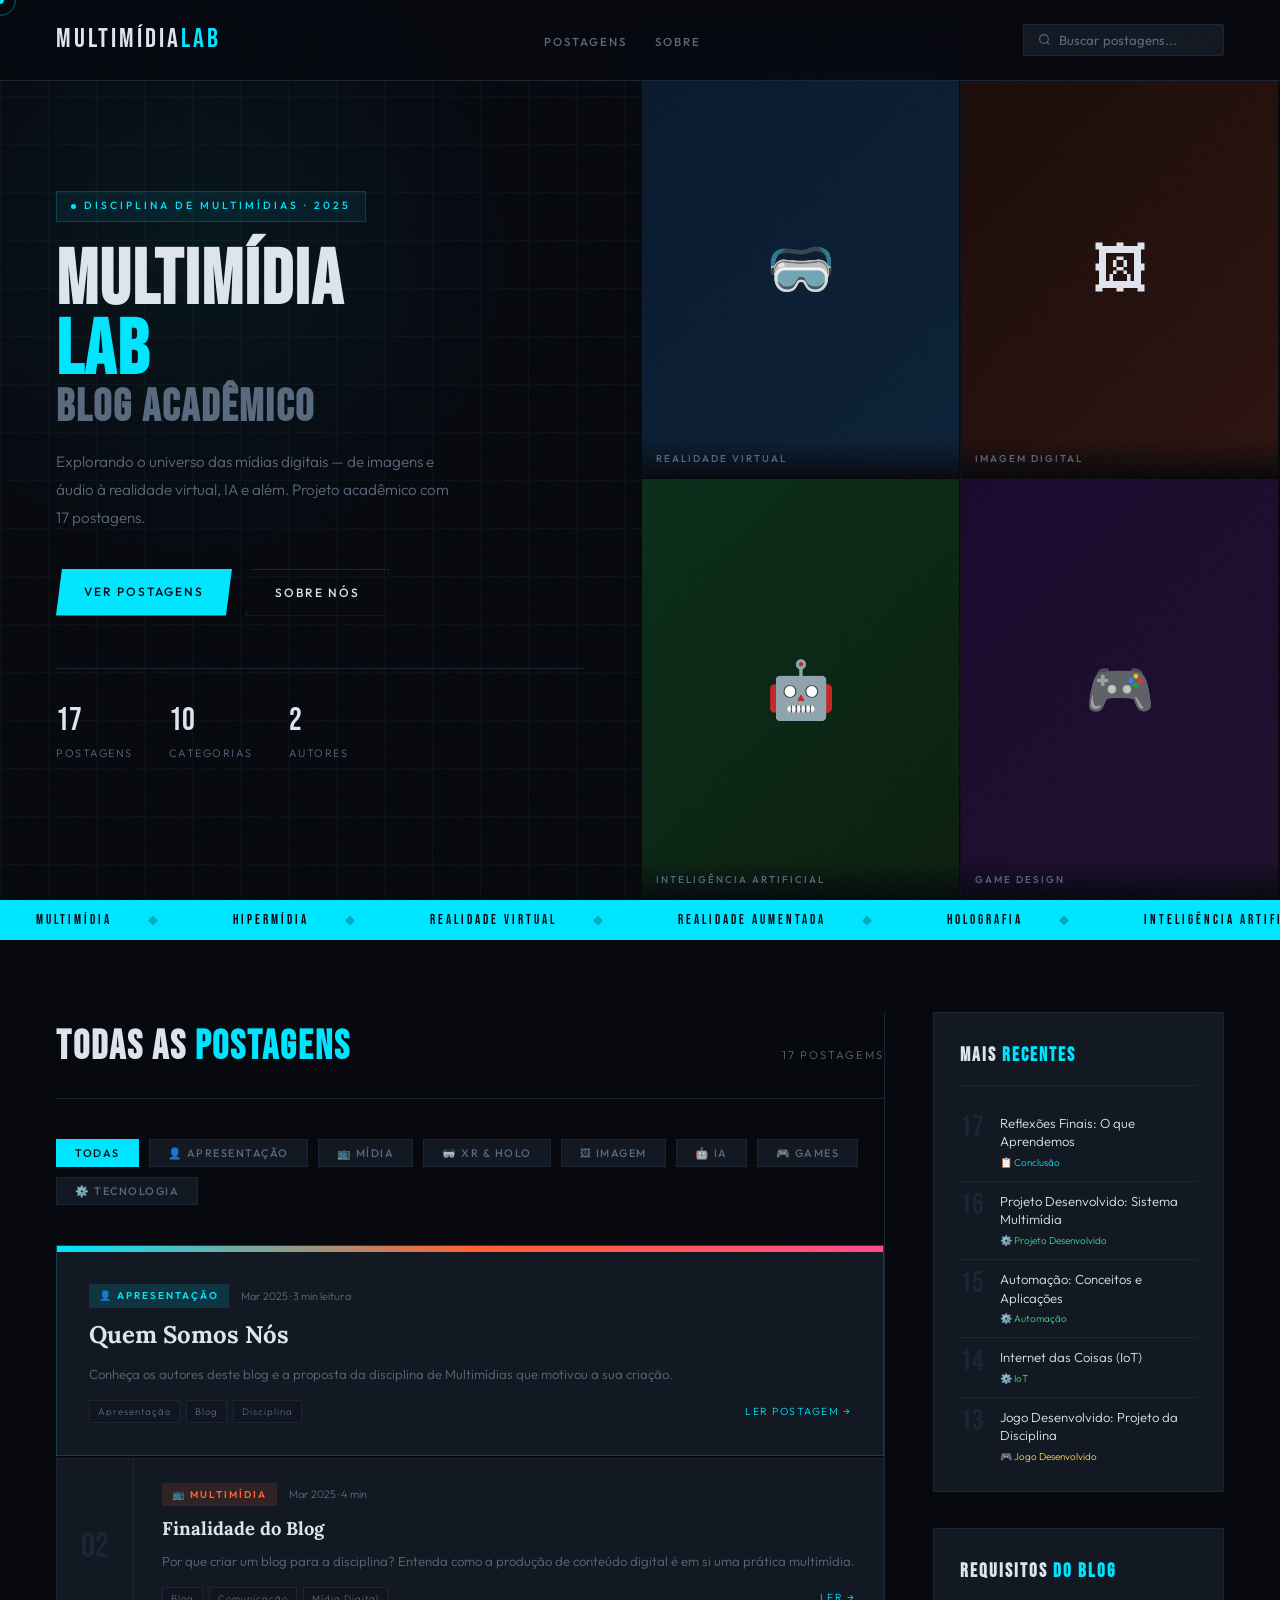
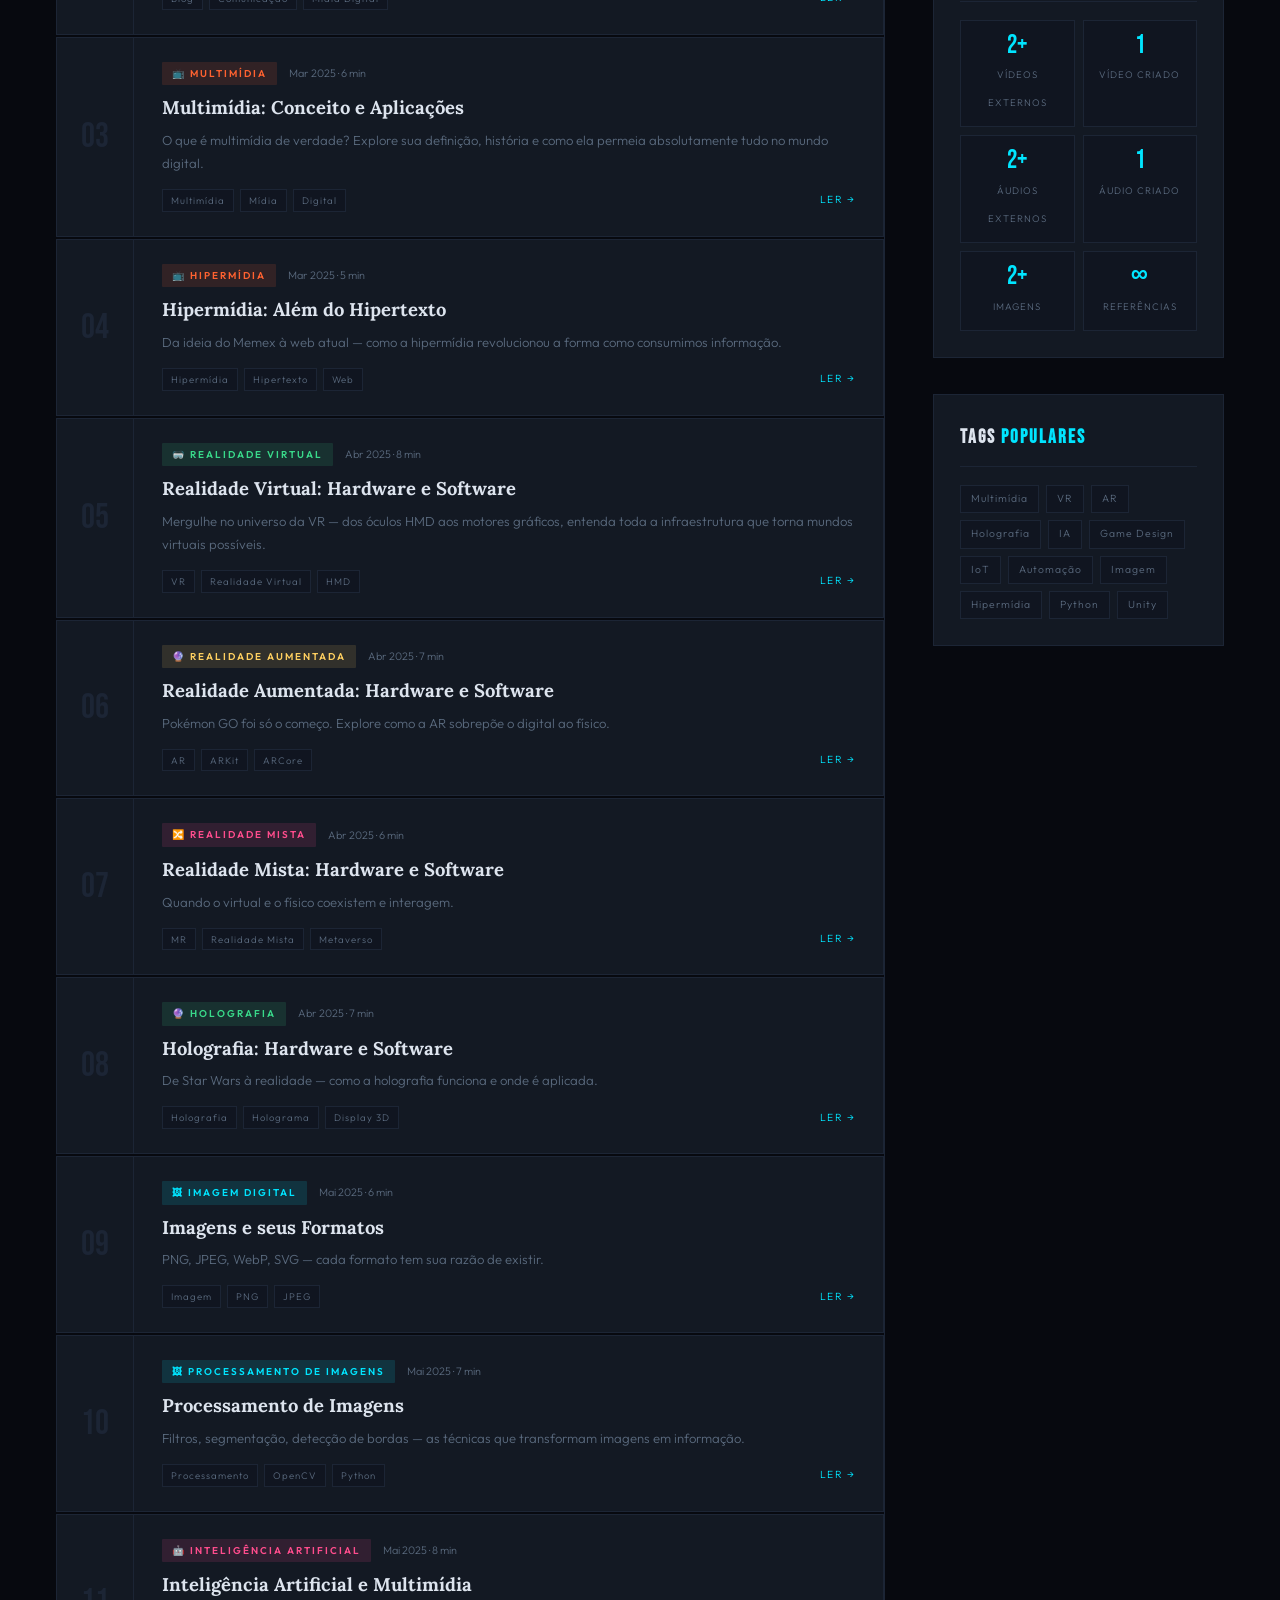
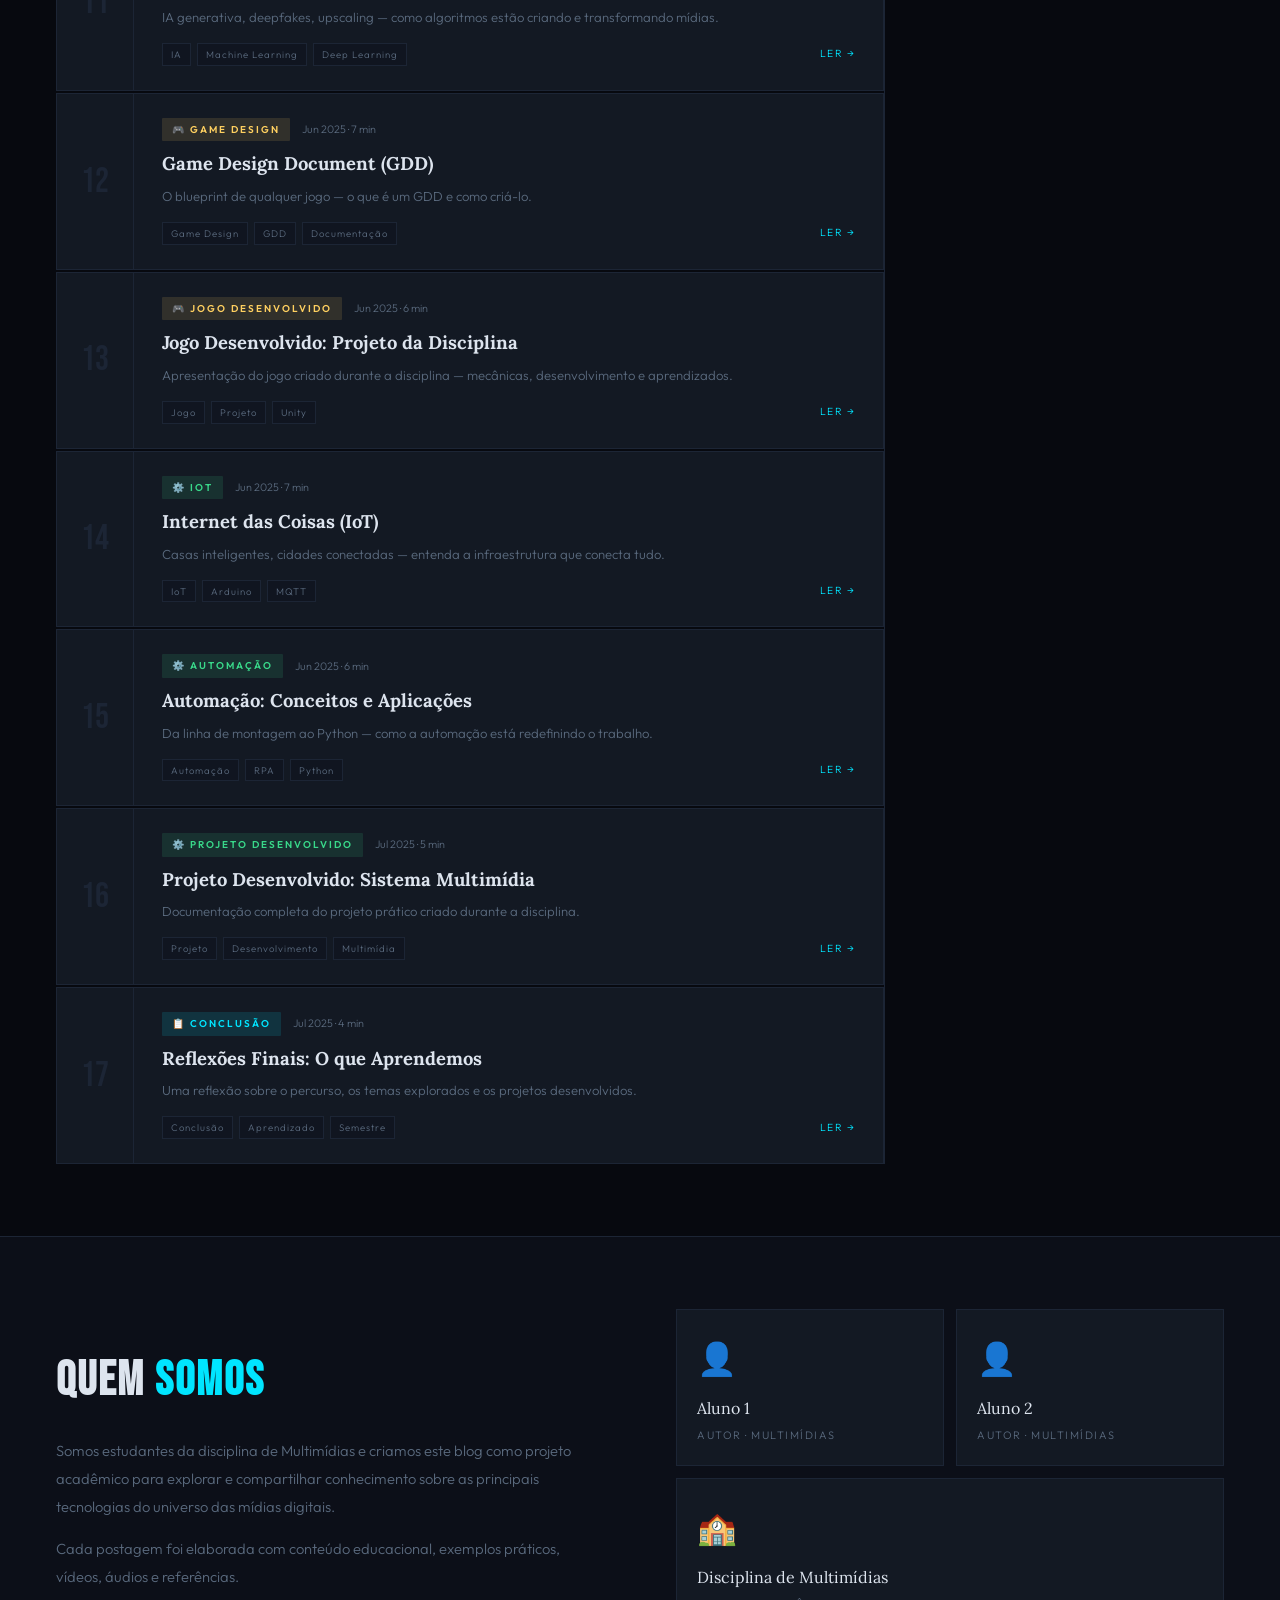
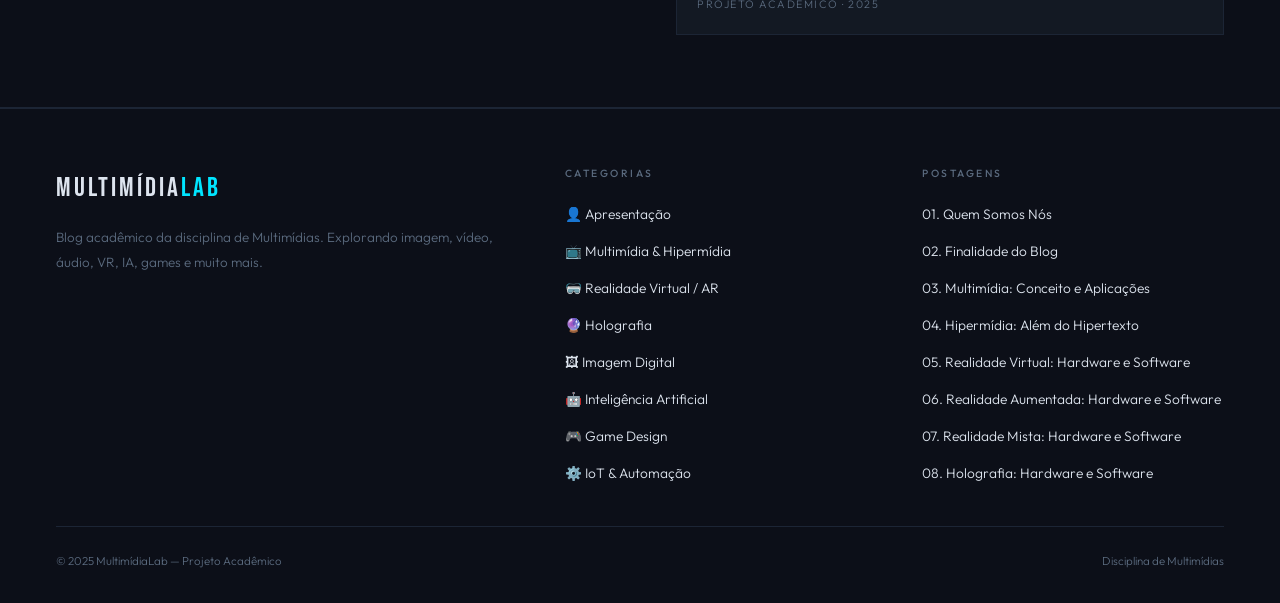
==== index.html @ 29cdc558 "Add files via upload" ====
<!DOCTYPE html>
<html lang="pt-BR">
<head>
  <meta charset="UTF-8"/>
  <meta name="viewport" content="width=device-width, initial-scale=1.0"/>
  <title>MultimídiaLab — Blog Acadêmico</title>
  <link href="https://fonts.googleapis.com/css2?family=Bebas+Neue&family=Lora:ital,wght@0,600;1,400&family=Outfit:wght@300;400;500;600&display=swap" rel="stylesheet"/>
  <link rel="stylesheet" href="css/style.css"/>
</head>
<body>

<div id="cur"></div>
<div id="cur2"></div>
<div id="prog"></div>

<!-- NAV -->
<nav>
  <a class="logo" href="index.html">MULTIMÍDIA<em>LAB</em></a>
  <ul class="nav-links">
    <li><a href="#posts">Postagens</a></li>
    <li><a href="#sobre">Sobre</a></li>
  </ul>
  <div class="nav-right">
    <div class="search-box">
      <svg width="13" height="13" viewBox="0 0 24 24" fill="none" stroke="#5a6a7e" stroke-width="2"><circle cx="11" cy="11" r="8"/><path d="m21 21-4.35-4.35"/></svg>
      <input type="text" id="searchInput" placeholder="Buscar postagens..."/>
    </div>
  </div>
</nav>

<!-- HERO -->
<div class="hero">
  <div class="hero-grid"></div>
  <div class="hero-g1"></div>
  <div class="hero-g2"></div>
  <div class="hero-left">
    <div class="hero-badge">Disciplina de Multimídias · 2025</div>
    <h1 class="hero-h1">
      MULTIMÍDIA<br>
      <span class="c1">LAB</span><br>
      <span class="c2">Blog Acadêmico</span>
    </h1>
    <p class="hero-p">Explorando o universo das mídias digitais — de imagens e áudio à realidade virtual, IA e além. Projeto acadêmico com 17 postagens.</p>
    <div class="hero-btns">
      <a href="#posts" class="btn-c">Ver Postagens</a>
      <a href="#sobre" class="btn-o">Sobre Nós</a>
    </div>
    <div class="hero-stats">
      <div><span class="snum">17</span><span class="slbl">Postagens</span></div>
      <div><span class="snum">10</span><span class="slbl">Categorias</span></div>
      <div><span class="snum">2</span><span class="slbl">Autores</span></div>
    </div>
  </div>
  <div class="hero-right">
    <div class="hero-mosaic">
      <div class="mosaic-item m1" data-label="Realidade Virtual">🥽</div>
      <div class="mosaic-item m2" data-label="Imagem Digital">🖼</div>
      <div class="mosaic-item m3" data-label="Inteligência Artificial">🤖</div>
      <div class="mosaic-item m4" data-label="Game Design">🎮</div>
    </div>
  </div>
</div>

<!-- TICKER -->
<div class="ticker-wrap">
  <div class="ticker">
    <span>MULTIMÍDIA</span><span>HIPERMÍDIA</span><span>REALIDADE VIRTUAL</span><span>REALIDADE AUMENTADA</span><span>HOLOGRAFIA</span><span>INTELIGÊNCIA ARTIFICIAL</span><span>GAME DESIGN</span><span>IOT</span><span>AUTOMAÇÃO</span><span>IMAGEM DIGITAL</span>
    <span>MULTIMÍDIA</span><span>HIPERMÍDIA</span><span>REALIDADE VIRTUAL</span><span>REALIDADE AUMENTADA</span><span>HOLOGRAFIA</span><span>INTELIGÊNCIA ARTIFICIAL</span><span>GAME DESIGN</span><span>IOT</span><span>AUTOMAÇÃO</span><span>IMAGEM DIGITAL</span>
  </div>
</div>

<!-- MAIN -->
<div class="main-wrap" id="posts">
  <div class="posts-section">
    <div class="sec-hdr">
      <h2 class="sec-title">TODAS AS <em>POSTAGENS</em></h2>
      <span class="sec-sub" id="filterLabel">17 postagens</span>
    </div>
    <div class="cat-pills">
      <button class="pill on" onclick="filter('all',this)">Todas</button>
      <button class="pill" onclick="filter('apresentacao',this)">👤 Apresentação</button>
      <button class="pill" onclick="filter('midia',this)">📺 Mídia</button>
      <button class="pill" onclick="filter('xr',this)">🥽 XR & Holo</button>
      <button class="pill" onclick="filter('imagem',this)">🖼 Imagem</button>
      <button class="pill" onclick="filter('ia',this)">🤖 IA</button>
      <button class="pill" onclick="filter('game',this)">🎮 Games</button>
      <button class="pill" onclick="filter('tech',this)">⚙️ Tecnologia</button>
    </div>
    <div class="posts-list" id="postsList"></div>
  </div>

  <aside class="sidebar">
    <div class="widget">
      <h3 class="w-title">MAIS <em>RECENTES</em></h3>
      <div id="sidebarPosts"></div>
    </div>
    <div class="widget">
      <h3 class="w-title">REQUISITOS <em>DO BLOG</em></h3>
      <div class="req-grid">
        <div class="req-item"><span class="req-num">2+</span><span class="req-lbl">Vídeos externos</span></div>
        <div class="req-item"><span class="req-num">1</span><span class="req-lbl">Vídeo criado</span></div>
        <div class="req-item"><span class="req-num">2+</span><span class="req-lbl">Áudios externos</span></div>
        <div class="req-item"><span class="req-num">1</span><span class="req-lbl">Áudio criado</span></div>
        <div class="req-item"><span class="req-num">2+</span><span class="req-lbl">Imagens</span></div>
        <div class="req-item"><span class="req-num">∞</span><span class="req-lbl">Referências</span></div>
      </div>
    </div>
    <div class="widget">
      <h3 class="w-title">TAGS <em>POPULARES</em></h3>
      <div class="tags-wrap">
        <span class="wtag">Multimídia</span><span class="wtag">VR</span><span class="wtag">AR</span>
        <span class="wtag">Holografia</span><span class="wtag">IA</span><span class="wtag">Game Design</span>
        <span class="wtag">IoT</span><span class="wtag">Automação</span><span class="wtag">Imagem</span>
        <span class="wtag">Hipermídia</span><span class="wtag">Python</span><span class="wtag">Unity</span>
      </div>
    </div>
  </aside>
</div>

<!-- ABOUT -->
<div class="about-sec" id="sobre">
  <div>
    <h2 class="about-h">QUEM <em>SOMOS</em></h2>
    <!-- ✏️ EDITE: Coloque informações reais dos autores -->
    <p class="about-p">Somos estudantes da disciplina de Multimídias e criamos este blog como projeto acadêmico para explorar e compartilhar conhecimento sobre as principais tecnologias do universo das mídias digitais.</p>
    <p class="about-p">Cada postagem foi elaborada com conteúdo educacional, exemplos práticos, vídeos, áudios e referências.</p>
  </div>
  <div>
    <div class="students">
      <!-- ✏️ EDITE: Nomes e descrições dos autores -->
      <div class="student-card">
        <div class="student-avatar">👤</div>
        <div class="student-name">Aluno 1</div>
        <div class="student-role">Autor · Multimídias</div>
      </div>
      <div class="student-card">
        <div class="student-avatar">👤</div>
        <div class="student-name">Aluno 2</div>
        <div class="student-role">Autor · Multimídias</div>
      </div>
      <div class="student-card" style="grid-column:1/-1">
        <div class="student-avatar">🏫</div>
        <div class="student-name">Disciplina de Multimídias</div>
        <div class="student-role">Projeto Acadêmico · 2025</div>
      </div>
    </div>
  </div>
</div>

<!-- FOOTER -->
<footer>
  <div class="footer-grid">
    <div class="footer-brand">
      <a class="logo" href="index.html">MULTIMÍDIA<em>LAB</em></a>
      <p>Blog acadêmico da disciplina de Multimídias. Explorando imagem, vídeo, áudio, VR, IA, games e muito mais.</p>
    </div>
    <div class="footer-col">
      <h5>Categorias</h5>
      <ul>
        <li><a href="#">👤 Apresentação</a></li>
        <li><a href="#">📺 Multimídia & Hipermídia</a></li>
        <li><a href="#">🥽 Realidade Virtual / AR</a></li>
        <li><a href="#">🔮 Holografia</a></li>
        <li><a href="#">🖼 Imagem Digital</a></li>
        <li><a href="#">🤖 Inteligência Artificial</a></li>
        <li><a href="#">🎮 Game Design</a></li>
        <li><a href="#">⚙️ IoT & Automação</a></li>
      </ul>
    </div>
    <div class="footer-col">
      <h5>Postagens</h5>
      <ul id="footerPosts"></ul>
    </div>
  </div>
  <div class="footer-bottom">
    <span>© 2025 MultimídiaLab — Projeto Acadêmico</span>
    <span>Disciplina de Multimídias</span>
  </div>
</footer>

<script src="js/posts.js"></script>
<script src="js/main.js"></script>
</body>
</html>
---- css/style.css ----
/* ============================================================
   MultimídiaLab — style.css
   ============================================================ */

:root {
  --bg:      #07090f;
  --bg2:     #0c0f18;
  --bg3:     #101520;
  --surf:    #131923;
  --border:  #1c2535;
  --cyan:    #00e5ff;
  --orange:  #ff6230;
  --green:   #39d98a;
  --yellow:  #ffd060;
  --pink:    #ff4d8d;
  --text:    #dde4ee;
  --muted:   #5a6a7e;
  --fd: 'Bebas Neue', sans-serif;
  --fs: 'Lora', serif;
  --fb: 'Outfit', sans-serif;
}

/* ── RESET ────────────────────────────────────────────── */
*, *::before, *::after { box-sizing: border-box; margin: 0; padding: 0; }
html { scroll-behavior: smooth; }
body {
  background: var(--bg);
  color: var(--text);
  font-family: var(--fb);
  font-weight: 300;
  line-height: 1.75;
  overflow-x: hidden;
  cursor: none;
}
::-webkit-scrollbar { width: 3px; }
::-webkit-scrollbar-track { background: var(--bg); }
::-webkit-scrollbar-thumb { background: var(--cyan); }

/* ── CURSOR ───────────────────────────────────────────── */
#cur {
  position: fixed; width: 8px; height: 8px;
  background: var(--cyan); border-radius: 50%;
  pointer-events: none; z-index: 9999;
  transform: translate(-50%,-50%);
  transition: width .15s, height .15s;
}
#cur2 {
  position: fixed; width: 32px; height: 32px;
  border: 1px solid rgba(0,229,255,.4); border-radius: 50%;
  pointer-events: none; z-index: 9998;
  transform: translate(-50%,-50%);
  transition: left .12s ease, top .12s ease, width .2s, height .2s;
}

/* ── NOISE OVERLAY ────────────────────────────────────── */
body::after {
  content: '';
  position: fixed; inset: 0;
  background-image: url("data:image/svg+xml,%3Csvg viewBox='0 0 200 200' xmlns='http://www.w3.org/2000/svg'%3E%3Cfilter id='n'%3E%3CfeTurbulence type='fractalNoise' baseFrequency='0.85' numOctaves='4'/%3E%3C/filter%3E%3Crect width='100%25' height='100%25' filter='url(%23n)' opacity='0.03'/%3E%3C/svg%3E");
  pointer-events: none; z-index: 9990; opacity: .5;
}

/* ── PROGRESS BAR ─────────────────────────────────────── */
#prog {
  position: fixed; top: 0; left: 0;
  height: 2px;
  background: linear-gradient(90deg, var(--cyan), var(--orange), var(--pink));
  width: 0; z-index: 1000;
}

/* ── NAV ──────────────────────────────────────────────── */
nav {
  position: fixed; top: 0; left: 0; right: 0;
  z-index: 900;
  display: flex; align-items: center; justify-content: space-between;
  padding: 16px 56px;
  background: rgba(7,9,15,.88);
  backdrop-filter: blur(20px);
  border-bottom: 1px solid var(--border);
  animation: fD .5s ease both;
}
.logo {
  font-family: var(--fd);
  font-size: 1.7rem; letter-spacing: 3px;
  color: var(--text); text-decoration: none; cursor: none;
}
.logo em { color: var(--cyan); font-style: normal; }
.nav-links { display: flex; gap: 28px; list-style: none; }
.nav-links a {
  font-size: .72rem; letter-spacing: 2px; text-transform: uppercase;
  color: var(--muted); text-decoration: none;
  transition: color .2s; font-weight: 500; cursor: none;
}
.nav-links a:hover { color: var(--cyan); }
.nav-right { display: flex; align-items: center; gap: 16px; }
.search-box {
  display: flex; align-items: center; gap: 8px;
  background: var(--surf); border: 1px solid var(--border);
  padding: 7px 14px; border-radius: 2px;
}
.search-box input {
  background: none; border: none; outline: none;
  color: var(--text); font-family: var(--fb);
  font-size: .82rem; width: 150px;
}
.search-box input::placeholder { color: var(--muted); }

/* ── HERO ─────────────────────────────────────────────── */
.hero {
  min-height: 100vh;
  display: grid; grid-template-columns: 1fr 1fr;
  padding-top: 56px; position: relative; overflow: hidden;
}
.hero-grid {
  position: absolute; inset: 0;
  background-image:
    linear-gradient(var(--border) 1px, transparent 1px),
    linear-gradient(90deg, var(--border) 1px, transparent 1px);
  background-size: 48px 48px; opacity: .25;
}
.hero-g1 {
  position: absolute; width: 700px; height: 700px; border-radius: 50%;
  background: radial-gradient(circle, rgba(0,229,255,.06) 0%, transparent 65%);
  top: -100px; left: -150px; pointer-events: none;
}
.hero-g2 {
  position: absolute; width: 500px; height: 500px; border-radius: 50%;
  background: radial-gradient(circle, rgba(255,98,48,.05) 0%, transparent 65%);
  bottom: 0; right: 0; pointer-events: none;
}
.hero-left {
  display: flex; flex-direction: column; justify-content: center;
  padding: 80px 56px; position: relative; z-index: 2;
  animation: fU .7s .1s ease both;
}
.hero-badge {
  display: inline-flex; align-items: center; gap: 8px;
  background: rgba(0,229,255,.07); border: 1px solid rgba(0,229,255,.18);
  color: var(--cyan); font-size: .65rem; letter-spacing: 3px;
  text-transform: uppercase; padding: 5px 14px;
  border-radius: 1px; margin-bottom: 24px; width: fit-content; font-weight: 500;
}
.hero-badge::before {
  content: ''; width: 5px; height: 5px;
  background: var(--cyan); border-radius: 50%;
  animation: pulse 2s infinite;
}
.hero-h1 {
  font-family: var(--fd);
  font-size: clamp(3.5rem, 6vw, 6.5rem);
  line-height: .92; letter-spacing: 2px; margin-bottom: 20px;
}
.hero-h1 .c1 { color: var(--cyan); }
.hero-h1 .c2 { color: var(--muted); font-size: clamp(2rem, 3.5vw, 4rem); display: block; }
.hero-p { color: var(--muted); font-size: .95rem; max-width: 400px; margin-bottom: 36px; line-height: 1.85; }
.hero-btns { display: flex; gap: 14px; flex-wrap: wrap; }
.btn-c {
  background: var(--cyan); color: var(--bg);
  padding: 12px 28px; font-family: var(--fb); font-size: .75rem;
  letter-spacing: 2px; text-transform: uppercase; font-weight: 500;
  cursor: none; text-decoration: none;
  transition: transform .2s, box-shadow .2s;
  clip-path: polygon(6px 0%, 100% 0%, calc(100% - 6px) 100%, 0% 100%);
  border: none; display: inline-block;
}
.btn-c:hover { transform: translateY(-2px); box-shadow: 0 8px 28px rgba(0,229,255,.25); }
.btn-o {
  background: transparent; color: var(--text);
  border: 1px solid var(--border);
  padding: 12px 28px; font-family: var(--fb); font-size: .75rem;
  letter-spacing: 2px; text-transform: uppercase; font-weight: 500;
  cursor: none; text-decoration: none;
  transition: border-color .2s, color .2s;
  clip-path: polygon(6px 0%, 100% 0%, calc(100% - 6px) 100%, 0% 100%);
  display: inline-block;
}
.btn-o:hover { border-color: var(--cyan); color: var(--cyan); }
.hero-stats { display: flex; gap: 36px; margin-top: 52px; padding-top: 36px; border-top: 1px solid var(--border); }
.snum { font-family: var(--fd); font-size: 2rem; color: var(--text); display: block; line-height: 1; }
.slbl { font-size: .68rem; color: var(--muted); letter-spacing: 1.5px; text-transform: uppercase; }
.hero-right { position: relative; overflow: hidden; animation: fU .7s .25s ease both; }
.hero-mosaic { display: grid; grid-template-columns: 1fr 1fr; grid-template-rows: 1fr 1fr; height: 100%; gap: 2px; padding: 2px; }
.mosaic-item {
  display: flex; align-items: center; justify-content: center;
  font-size: 3.5rem; position: relative; overflow: hidden;
  cursor: none; transition: filter .3s;
}
.mosaic-item:hover { filter: brightness(1.3); }
.mosaic-item::after {
  content: attr(data-label);
  position: absolute; bottom: 0; left: 0; right: 0;
  padding: 10px 14px;
  background: linear-gradient(transparent, rgba(7,9,15,.9));
  font-size: .62rem; letter-spacing: 2px; text-transform: uppercase;
  color: var(--muted); font-family: var(--fb); font-weight: 500;
}
.m1 { background: linear-gradient(135deg,#0a1a2e,#0d2238); }
.m2 { background: linear-gradient(135deg,#1a0d0a,#2e1510); }
.m3 { background: linear-gradient(135deg,#0a2e1a,#0d2010); }
.m4 { background: linear-gradient(135deg,#1a0a2e,#20102e); }

/* ── TICKER ───────────────────────────────────────────── */
.ticker-wrap { background: var(--cyan); overflow: hidden; padding: 9px 0; }
.ticker { display: flex; animation: tick 30s linear infinite; white-space: nowrap; }
.ticker span { font-family: var(--fd); font-size: .8rem; letter-spacing: 3px; color: var(--bg); padding: 0 36px; }
.ticker span::after { content: '◆'; padding-left: 36px; color: rgba(0,0,0,.25); }

/* ── MAIN LAYOUT ──────────────────────────────────────── */
.main-wrap {
  display: grid; grid-template-columns: 1fr 340px;
  gap: 0; max-width: 1400px; margin: 0 auto; padding: 72px 56px;
}

/* ── SECTION HEADER ───────────────────────────────────── */
.sec-hdr {
  display: flex; align-items: baseline; justify-content: space-between;
  margin-bottom: 40px; padding-bottom: 16px; border-bottom: 1px solid var(--border);
}
.sec-title { font-family: var(--fd); font-size: 2.5rem; letter-spacing: 2px; }
.sec-title em { color: var(--cyan); font-style: normal; }
.sec-sub { font-size: .7rem; letter-spacing: 2px; text-transform: uppercase; color: var(--muted); }

/* ── CATEGORY PILLS ───────────────────────────────────── */
.cat-pills { display: flex; gap: 10px; flex-wrap: wrap; margin-bottom: 40px; }
.pill {
  background: var(--surf); border: 1px solid var(--border);
  color: var(--muted); padding: 6px 18px; font-size: .68rem;
  letter-spacing: 1.5px; text-transform: uppercase; cursor: none;
  transition: all .2s; font-weight: 500; font-family: var(--fb);
}
.pill:hover, .pill.on { background: var(--cyan); border-color: var(--cyan); color: var(--bg); }

/* ── POST CARDS ───────────────────────────────────────── */
.posts-list { display: flex; flex-direction: column; gap: 2px; }
.pcard {
  background: var(--surf); border: 1px solid var(--border);
  display: grid; grid-template-columns: auto 1fr;
  overflow: hidden;
  transition: border-color .25s, transform .25s, box-shadow .25s;
  cursor: none; animation: fU .5s ease both;
}
.pcard:hover {
  border-color: var(--cyan); transform: translateX(4px);
  box-shadow: -4px 0 0 var(--cyan), 4px 0 24px rgba(0,229,255,.06);
}
.pcard-num {
  display: flex; align-items: center; justify-content: center;
  padding: 0 24px; border-right: 1px solid var(--border); min-width: 72px;
}
.pcard-num span {
  font-family: var(--fd); font-size: 2.2rem; color: var(--border);
  transition: color .25s; line-height: 1;
}
.pcard:hover .pcard-num span { color: var(--cyan); }
.pcard-body { padding: 24px 28px; }
.pcard-top { display: flex; align-items: center; gap: 12px; margin-bottom: 10px; }
.pcard-cat {
  font-size: .62rem; letter-spacing: 2px; text-transform: uppercase;
  font-weight: 600; padding: 3px 10px; border-radius: 1px;
}
.pcard-date { font-size: .68rem; color: var(--muted); }
.pcard-title { font-family: var(--fs); font-size: 1.15rem; line-height: 1.4; margin-bottom: 8px; color: var(--text); }
.pcard-excerpt {
  font-size: .82rem; color: var(--muted); line-height: 1.75;
  display: -webkit-box; -webkit-line-clamp: 2; -webkit-box-orient: vertical;
  overflow: hidden; margin-bottom: 14px;
}
.pcard-foot { display: flex; align-items: center; justify-content: space-between; }
.pcard-tags { display: flex; gap: 6px; flex-wrap: wrap; }
.ptag {
  font-size: .6rem; letter-spacing: 1px; color: var(--muted);
  background: var(--bg3); border: 1px solid var(--border); padding: 2px 8px;
}
.pcard-read {
  font-size: .65rem; letter-spacing: 1.5px; text-transform: uppercase;
  color: var(--cyan); display: flex; align-items: center; gap: 4px;
  transition: gap .2s; white-space: nowrap; text-decoration: none;
}
.pcard:hover .pcard-read { gap: 8px; }

/* Featured card */
.pcard-feat { grid-template-columns: 1fr; border-color: rgba(0,229,255,.2); }
.pcard-feat .pcard-body { padding: 32px; }
.pcard-feat .pcard-title { font-size: 1.5rem; margin-bottom: 12px; }
.pcard-feat-banner { height: 6px; background: linear-gradient(90deg, var(--cyan), var(--orange), var(--pink)); }

/* ── SIDEBAR ──────────────────────────────────────────── */
.sidebar {
  padding-left: 48px; border-left: 1px solid var(--border);
  display: flex; flex-direction: column; gap: 36px;
}
.widget { background: var(--surf); border: 1px solid var(--border); padding: 26px; }
.w-title { font-family: var(--fd); font-size: 1.2rem; letter-spacing: 2px; margin-bottom: 18px; padding-bottom: 12px; border-bottom: 1px solid var(--border); }
.w-title em { color: var(--cyan); font-style: normal; }
.w-post {
  display: flex; gap: 12px; padding: 10px 0;
  border-bottom: 1px solid var(--border); cursor: none;
  transition: padding-left .2s; text-decoration: none;
}
.w-post:last-child { border-bottom: none; padding-bottom: 0; }
.w-post:hover { padding-left: 4px; }
.w-post-n { font-family: var(--fd); font-size: 1.8rem; color: var(--border); line-height: 1; flex-shrink: 0; min-width: 28px; transition: color .2s; }
.w-post:hover .w-post-n { color: var(--cyan); }
.w-post-t { font-size: .82rem; color: var(--text); line-height: 1.4; }
.w-post-c { font-size: .62rem; color: var(--muted); margin-top: 3px; }
.tags-wrap { display: flex; flex-wrap: wrap; gap: 7px; }
.wtag {
  background: var(--bg3); border: 1px solid var(--border);
  color: var(--muted); font-size: .65rem; letter-spacing: 1px;
  padding: 4px 10px; cursor: none; transition: all .2s;
}
.wtag:hover { border-color: var(--cyan); color: var(--cyan); }
.req-grid { display: grid; grid-template-columns: 1fr 1fr; gap: 8px; }
.req-item { background: var(--bg3); border: 1px solid var(--border); padding: 12px; text-align: center; }
.req-num { font-family: var(--fd); font-size: 1.6rem; color: var(--cyan); display: block; line-height: 1; }
.req-lbl { font-size: .6rem; color: var(--muted); letter-spacing: 1px; text-transform: uppercase; margin-top: 2px; }

/* ── ABOUT SECTION ────────────────────────────────────── */
.about-sec {
  background: var(--bg2);
  border-top: 1px solid var(--border); border-bottom: 1px solid var(--border);
  padding: 72px 56px;
  display: grid; grid-template-columns: 1fr 1fr;
  gap: 72px; align-items: center;
}
.about-h { font-family: var(--fd); font-size: 3rem; letter-spacing: 2px; margin-bottom: 14px; }
.about-h em { color: var(--cyan); font-style: normal; }
.about-p { color: var(--muted); line-height: 1.9; margin-bottom: 14px; font-size: .92rem; }
.students { display: grid; grid-template-columns: 1fr 1fr; gap: 12px; }
.student-card {
  background: var(--surf); border: 1px solid var(--border);
  padding: 20px; transition: border-color .2s;
}
.student-card:hover { border-color: var(--cyan); }
.student-avatar { font-size: 2rem; margin-bottom: 8px; }
.student-name { font-family: var(--fs); font-size: 1rem; margin-bottom: 4px; }
.student-role { font-size: .68rem; color: var(--muted); letter-spacing: 1.5px; text-transform: uppercase; }

/* ── FOOTER ───────────────────────────────────────────── */
footer { background: var(--bg2); border-top: 1px solid var(--border); padding: 56px 56px 32px; }
.footer-grid { display: grid; grid-template-columns: 1.5fr 1fr 1fr; gap: 56px; margin-bottom: 40px; }
.footer-brand p { color: var(--muted); font-size: .84rem; line-height: 1.85; margin-top: 12px; }
.footer-col h5 { font-size: .65rem; letter-spacing: 2.5px; text-transform: uppercase; color: var(--muted); margin-bottom: 16px; font-weight: 500; }
.footer-col ul { list-style: none; display: flex; flex-direction: column; gap: 9px; }
.footer-col ul a { font-size: .86rem; color: var(--text); text-decoration: none; transition: color .2s; cursor: none; }
.footer-col ul a:hover { color: var(--cyan); }
.footer-bottom {
  display: flex; justify-content: space-between; align-items: center;
  padding-top: 24px; border-top: 1px solid var(--border);
  font-size: .72rem; color: var(--muted);
}

/* ── POST PAGE ────────────────────────────────────────── */
.post-page { max-width: 820px; margin: 0 auto; padding: 120px 56px 80px; }
.post-back {
  display: inline-flex; align-items: center; gap: 8px;
  font-size: .72rem; letter-spacing: 2px; text-transform: uppercase;
  color: var(--muted); text-decoration: none; margin-bottom: 40px;
  transition: color .2s; cursor: none;
}
.post-back:hover { color: var(--cyan); }
.post-cat-badge {
  font-size: .65rem; letter-spacing: 2px; text-transform: uppercase;
  font-weight: 600; padding: 4px 12px; border-radius: 1px;
  display: inline-block; margin-bottom: 16px;
}
.post-title {
  font-family: var(--fs); font-size: clamp(1.8rem, 4vw, 3rem);
  line-height: 1.2; margin-bottom: 16px;
}
.post-meta { display: flex; gap: 20px; color: var(--muted); font-size: .78rem; margin-bottom: 40px; padding-bottom: 32px; border-bottom: 1px solid var(--border); }
.post-body { font-size: .97rem; line-height: 1.9; color: var(--text); }
.post-body h3 { font-family: var(--fs); font-size: 1.3rem; margin: 32px 0 12px; border-left: 3px solid var(--cyan); padding-left: 14px; }
.post-body h4 { font-size: .82rem; letter-spacing: 1.5px; text-transform: uppercase; color: var(--cyan); margin: 24px 0 10px; font-weight: 600; }
.post-body p { margin-bottom: 16px; color: var(--muted); }
.post-body strong { color: var(--text); font-weight: 500; }
.post-body ul { color: var(--muted); padding-left: 22px; margin-bottom: 16px; }
.post-body li { margin-bottom: 8px; }
.post-body .info-box {
  background: rgba(0,229,255,.05); border: 1px solid rgba(0,229,255,.15);
  padding: 14px 18px; margin: 20px 0; border-radius: 2px; font-size: .88rem;
}
.post-body .info-box p { margin: 0; font-size: .88rem; }
.media-block {
  background: var(--bg3); border: 1px solid var(--border);
  padding: 14px 18px; margin: 10px 0;
  display: flex; align-items: center; gap: 14px; border-radius: 2px;
}
.media-block .media-icon { font-size: 1.4rem; flex-shrink: 0; }
.media-block .media-label { font-size: .65rem; letter-spacing: 1.5px; text-transform: uppercase; color: var(--muted); font-weight: 500; }
.media-block .media-title { font-size: .88rem; color: var(--text); margin-top: 2px; }
.media-block .media-src { font-size: .72rem; color: var(--cyan); margin-top: 2px; }
.ref-list { list-style: none; padding: 0; }
.ref-list li { display: flex; align-items: flex-start; gap: 8px; padding: 6px 0; border-bottom: 1px solid var(--border); font-size: .82rem; color: var(--muted); }
.ref-list li::before { content: '↗'; color: var(--cyan); flex-shrink: 0; }
.post-tags { display: flex; flex-wrap: wrap; gap: 8px; margin-top: 32px; padding-top: 24px; border-top: 1px solid var(--border); }

/* ── POST NAV ─────────────────────────────────────────── */
.post-nav {
  display: grid; grid-template-columns: 1fr 1fr;
  gap: 16px; margin-top: 48px; padding-top: 32px;
  border-top: 1px solid var(--border);
}
.post-nav-item {
  background: var(--surf); border: 1px solid var(--border);
  padding: 18px 22px; text-decoration: none;
  transition: border-color .2s, transform .2s; cursor: none;
}
.post-nav-item:hover { border-color: var(--cyan); transform: translateY(-2px); }
.post-nav-label { font-size: .62rem; letter-spacing: 2px; text-transform: uppercase; color: var(--muted); margin-bottom: 4px; }
.post-nav-title { font-family: var(--fs); font-size: .95rem; color: var(--text); }
.post-nav-item.next { text-align: right; }

/* ── COMMENTS ─────────────────────────────────────────── */
.comments-section {
  margin-top: 64px; padding-top: 48px; border-top: 1px solid var(--border);
}
.comments-title { font-family: var(--fd); font-size: 2rem; letter-spacing: 2px; margin-bottom: 32px; }
.comments-title em { color: var(--cyan); font-style: normal; }

/* Comment form */
.comment-form { background: var(--surf); border: 1px solid var(--border); padding: 28px; margin-bottom: 40px; }
.comment-form h4 { font-family: var(--fd); font-size: 1.1rem; letter-spacing: 2px; margin-bottom: 20px; color: var(--text); }
.form-row { display: grid; grid-template-columns: 1fr 1fr; gap: 12px; margin-bottom: 12px; }
.form-group { display: flex; flex-direction: column; gap: 6px; }
.form-group label { font-size: .68rem; letter-spacing: 1.5px; text-transform: uppercase; color: var(--muted); font-weight: 500; }
.form-group input,
.form-group textarea {
  background: var(--bg3); border: 1px solid var(--border);
  color: var(--text); font-family: var(--fb); font-size: .88rem;
  padding: 10px 14px; outline: none;
  transition: border-color .2s; resize: vertical;
}
.form-group input:focus,
.form-group textarea:focus { border-color: var(--cyan); }
.form-group textarea { min-height: 100px; }
.form-group-full { grid-column: 1 / -1; }
.btn-comment {
  background: var(--cyan); color: var(--bg);
  border: none; padding: 11px 28px; font-family: var(--fb);
  font-size: .75rem; letter-spacing: 2px; text-transform: uppercase;
  font-weight: 500; cursor: none; transition: transform .2s, box-shadow .2s;
  margin-top: 12px;
}
.btn-comment:hover { transform: translateY(-2px); box-shadow: 0 6px 20px rgba(0,229,255,.2); }

/* Comment list */
.comment-list { display: flex; flex-direction: column; gap: 16px; }
.comment-item {
  background: var(--surf); border: 1px solid var(--border);
  padding: 22px 26px; animation: fU .4s ease both;
}
.comment-header { display: flex; align-items: center; justify-content: space-between; margin-bottom: 10px; }
.comment-author { display: flex; align-items: center; gap: 12px; }
.comment-avatar {
  width: 36px; height: 36px; border-radius: 50%;
  background: linear-gradient(135deg, var(--cyan), var(--orange));
  display: flex; align-items: center; justify-content: center;
  font-family: var(--fd); font-size: 1rem; color: var(--bg); flex-shrink: 0;
}
.comment-name { font-size: .9rem; font-weight: 500; color: var(--text); }
.comment-date { font-size: .68rem; color: var(--muted); }
.comment-text { font-size: .88rem; color: var(--muted); line-height: 1.75; }
.comment-empty {
  text-align: center; padding: 40px;
  background: var(--surf); border: 1px dashed var(--border);
  color: var(--muted); font-size: .88rem;
}
.comment-empty span { display: block; font-size: 2rem; margin-bottom: 8px; }
.comment-count {
  font-size: .72rem; letter-spacing: 2px; text-transform: uppercase;
  color: var(--muted); margin-bottom: 20px;
}
.comment-count strong { color: var(--cyan); }
.success-msg {
  background: rgba(57,217,138,.08); border: 1px solid rgba(57,217,138,.2);
  color: var(--green); padding: 12px 18px; font-size: .84rem;
  margin-top: 12px; display: none;
}

/* ── ANIMATIONS ───────────────────────────────────────── */
@keyframes fU { from { opacity:0; transform:translateY(24px); } to { opacity:1; transform:translateY(0); } }
@keyframes fD { from { opacity:0; transform:translateY(-16px); } to { opacity:1; transform:translateY(0); } }
@keyframes pulse { 0%,100%{opacity:1;transform:scale(1)} 50%{opacity:.4;transform:scale(.75)} }
@keyframes tick  { from{transform:translateX(0)} to{transform:translateX(-50%)} }

/* ── RESPONSIVE ───────────────────────────────────────── */
@media (max-width: 900px) {
  nav { padding: 14px 20px; }
  .nav-links { display: none; }
  .hero { grid-template-columns: 1fr; }
  .hero-right { height: 260px; }
  .hero-left { padding: 56px 20px 36px; }
  .main-wrap { grid-template-columns: 1fr; padding: 48px 20px; }
  .sidebar { padding-left: 0; border-left: none; border-top: 1px solid var(--border); padding-top: 40px; }
  .about-sec { grid-template-columns: 1fr; padding: 48px 20px; gap: 32px; }
  footer { padding: 40px 20px; }
  .footer-grid { grid-template-columns: 1fr; gap: 28px; }
  .post-page { padding: 100px 20px 60px; }
  .form-row { grid-template-columns: 1fr; }
  .post-nav { grid-template-columns: 1fr; }
}
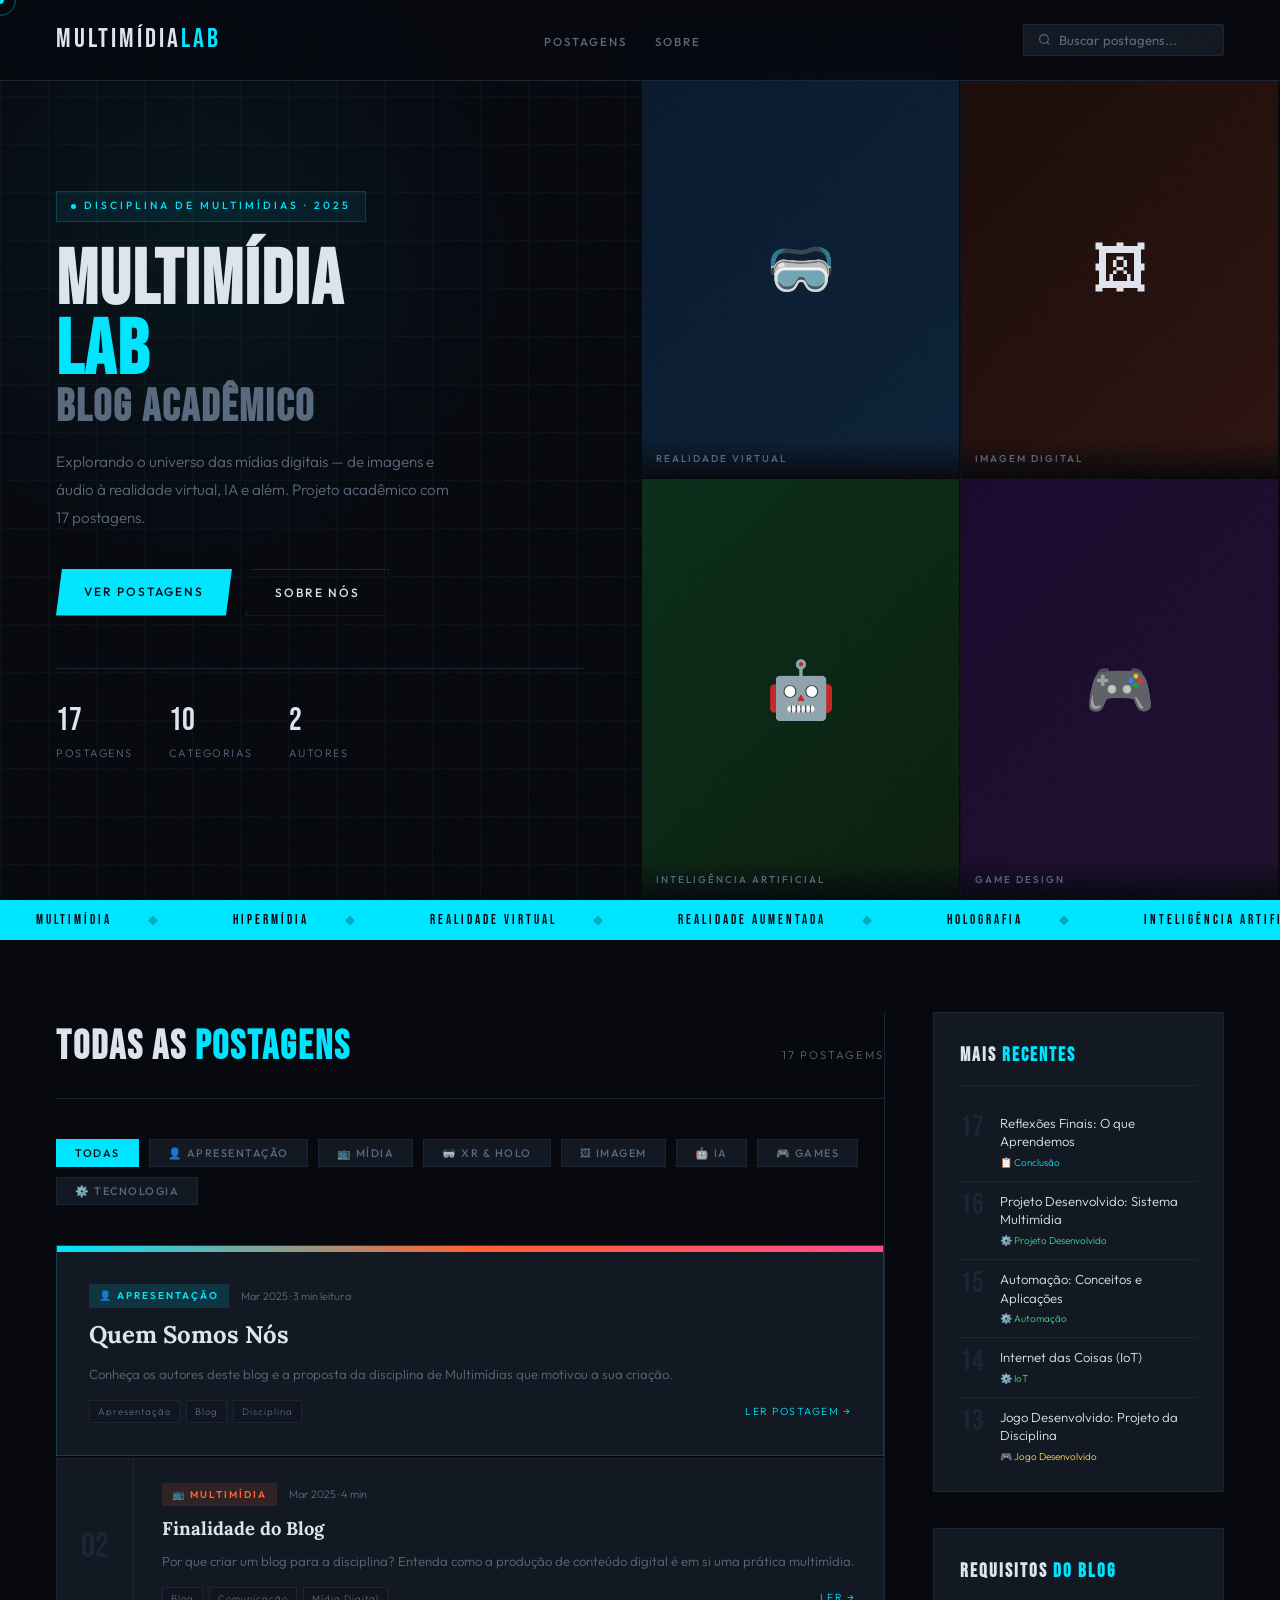
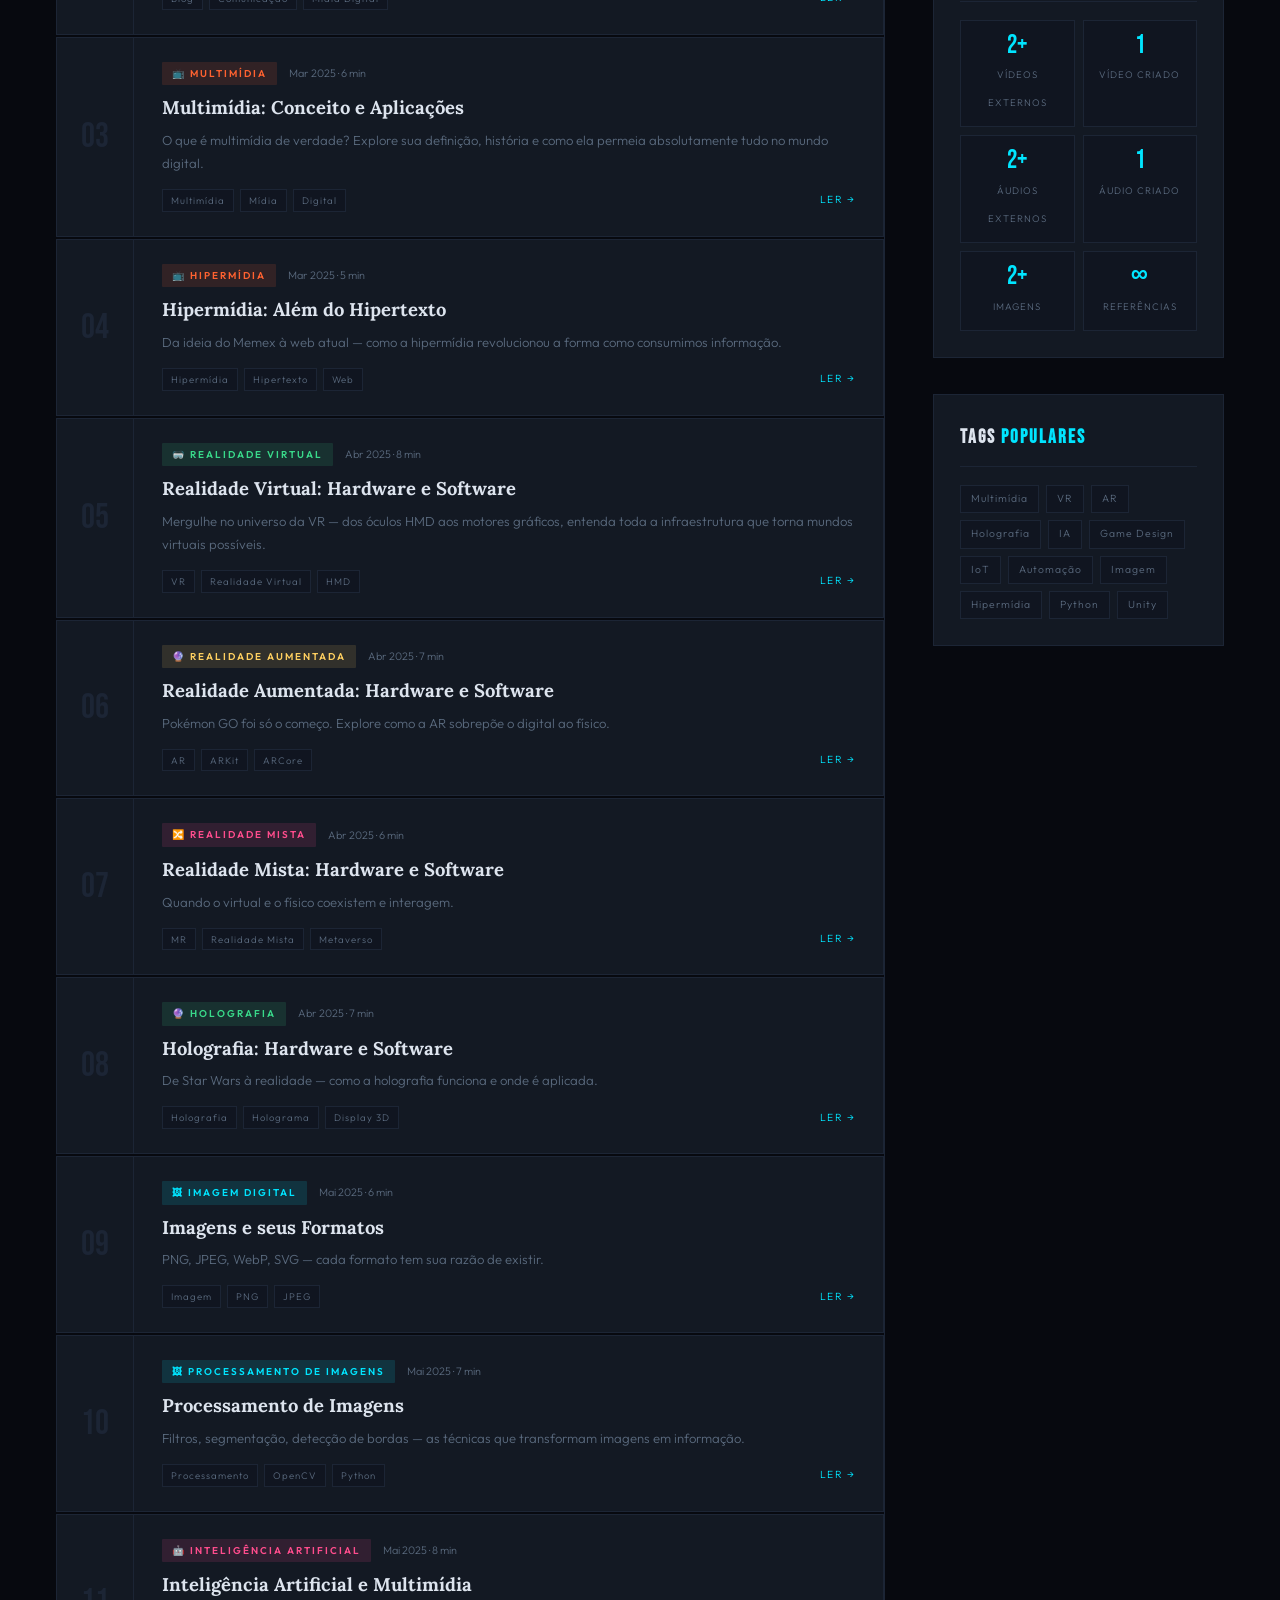
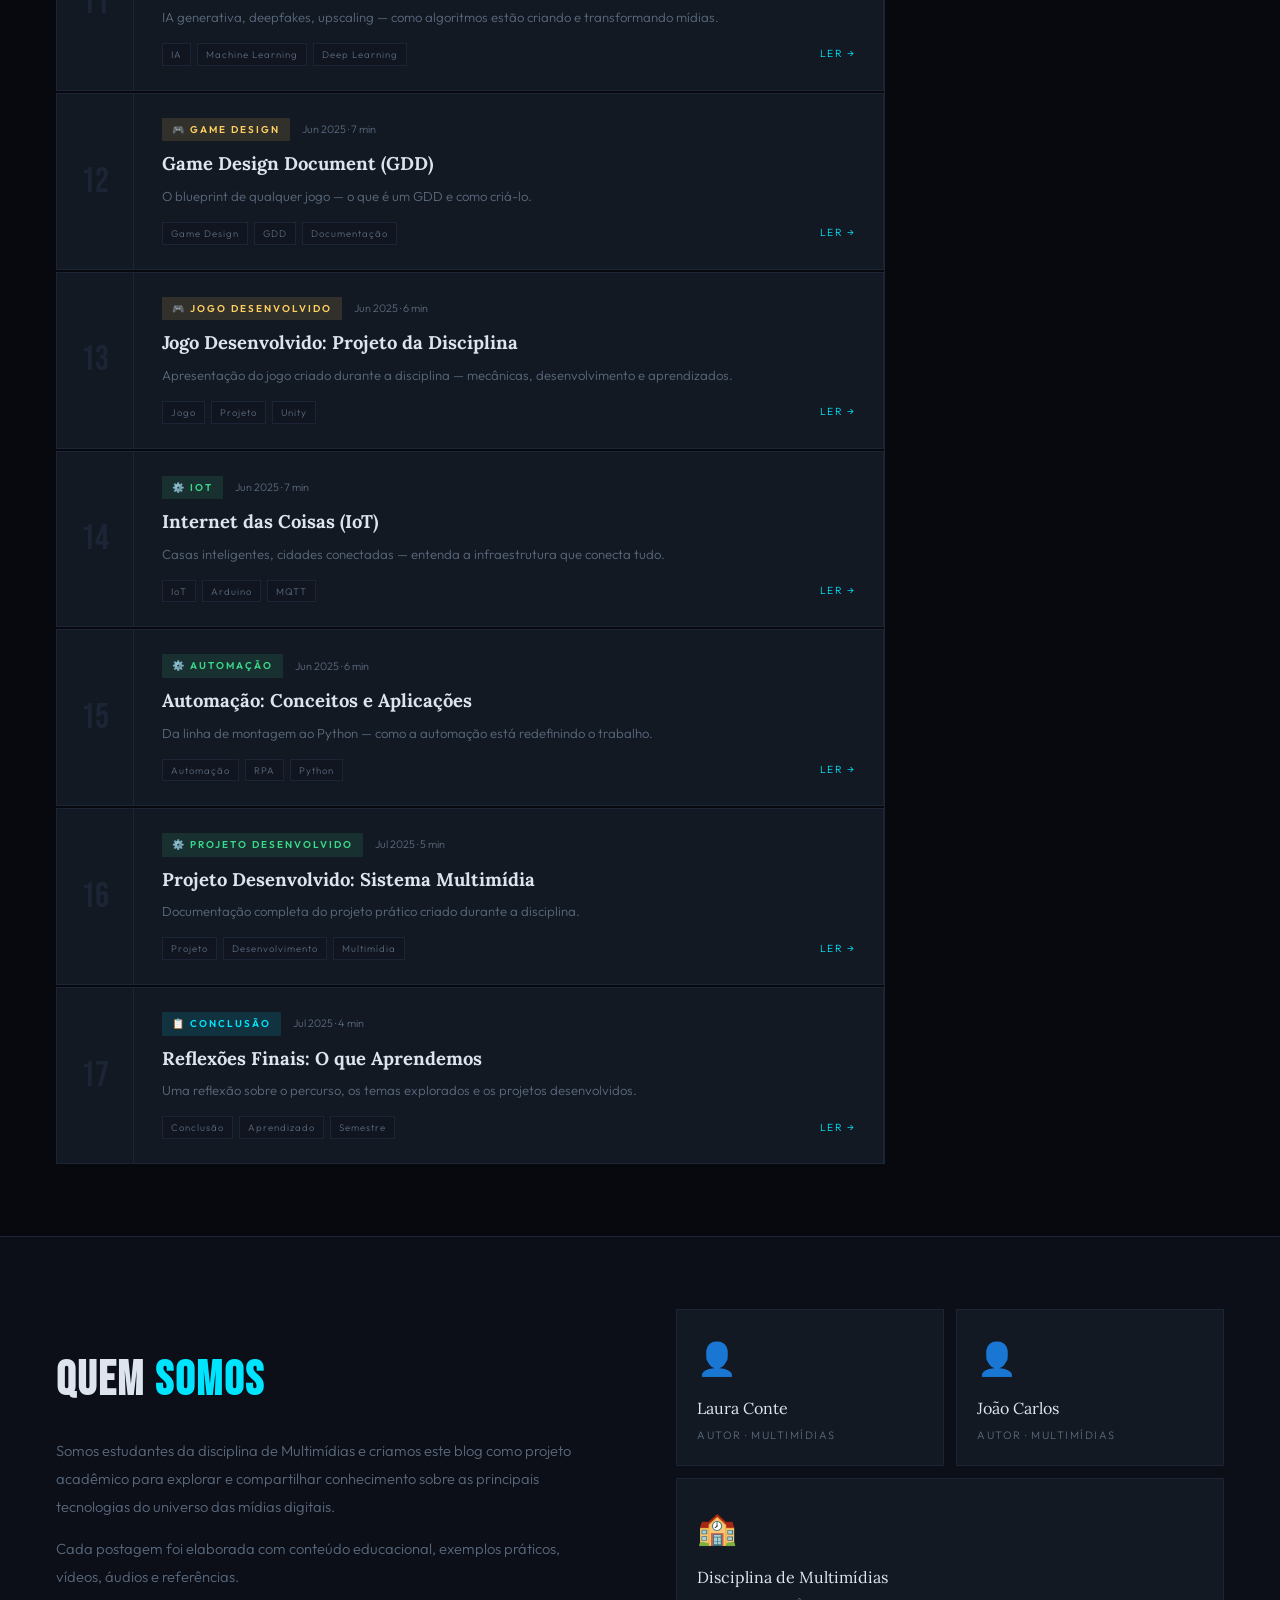
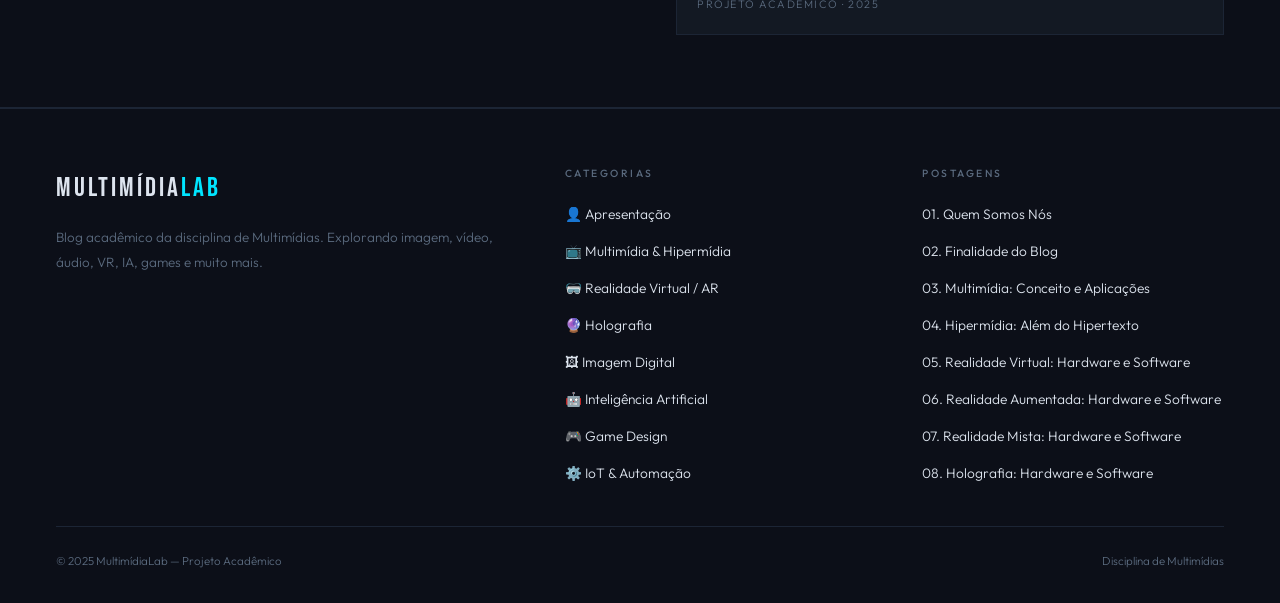
==== commit ab737372: "Update student names in index.html" ====
--- a/index.html
+++ b/index.html
@@ -130,12 +130,12 @@
       <!-- ✏️ EDITE: Nomes e descrições dos autores -->
       <div class="student-card">
         <div class="student-avatar">👤</div>
-        <div class="student-name">Aluno 1</div>
+        <div class="student-name">Laura Conte</div>
         <div class="student-role">Autor · Multimídias</div>
       </div>
       <div class="student-card">
         <div class="student-avatar">👤</div>
-        <div class="student-name">Aluno 2</div>
+        <div class="student-name">João Carlos</div>
         <div class="student-role">Autor · Multimídias</div>
       </div>
       <div class="student-card" style="grid-column:1/-1">
